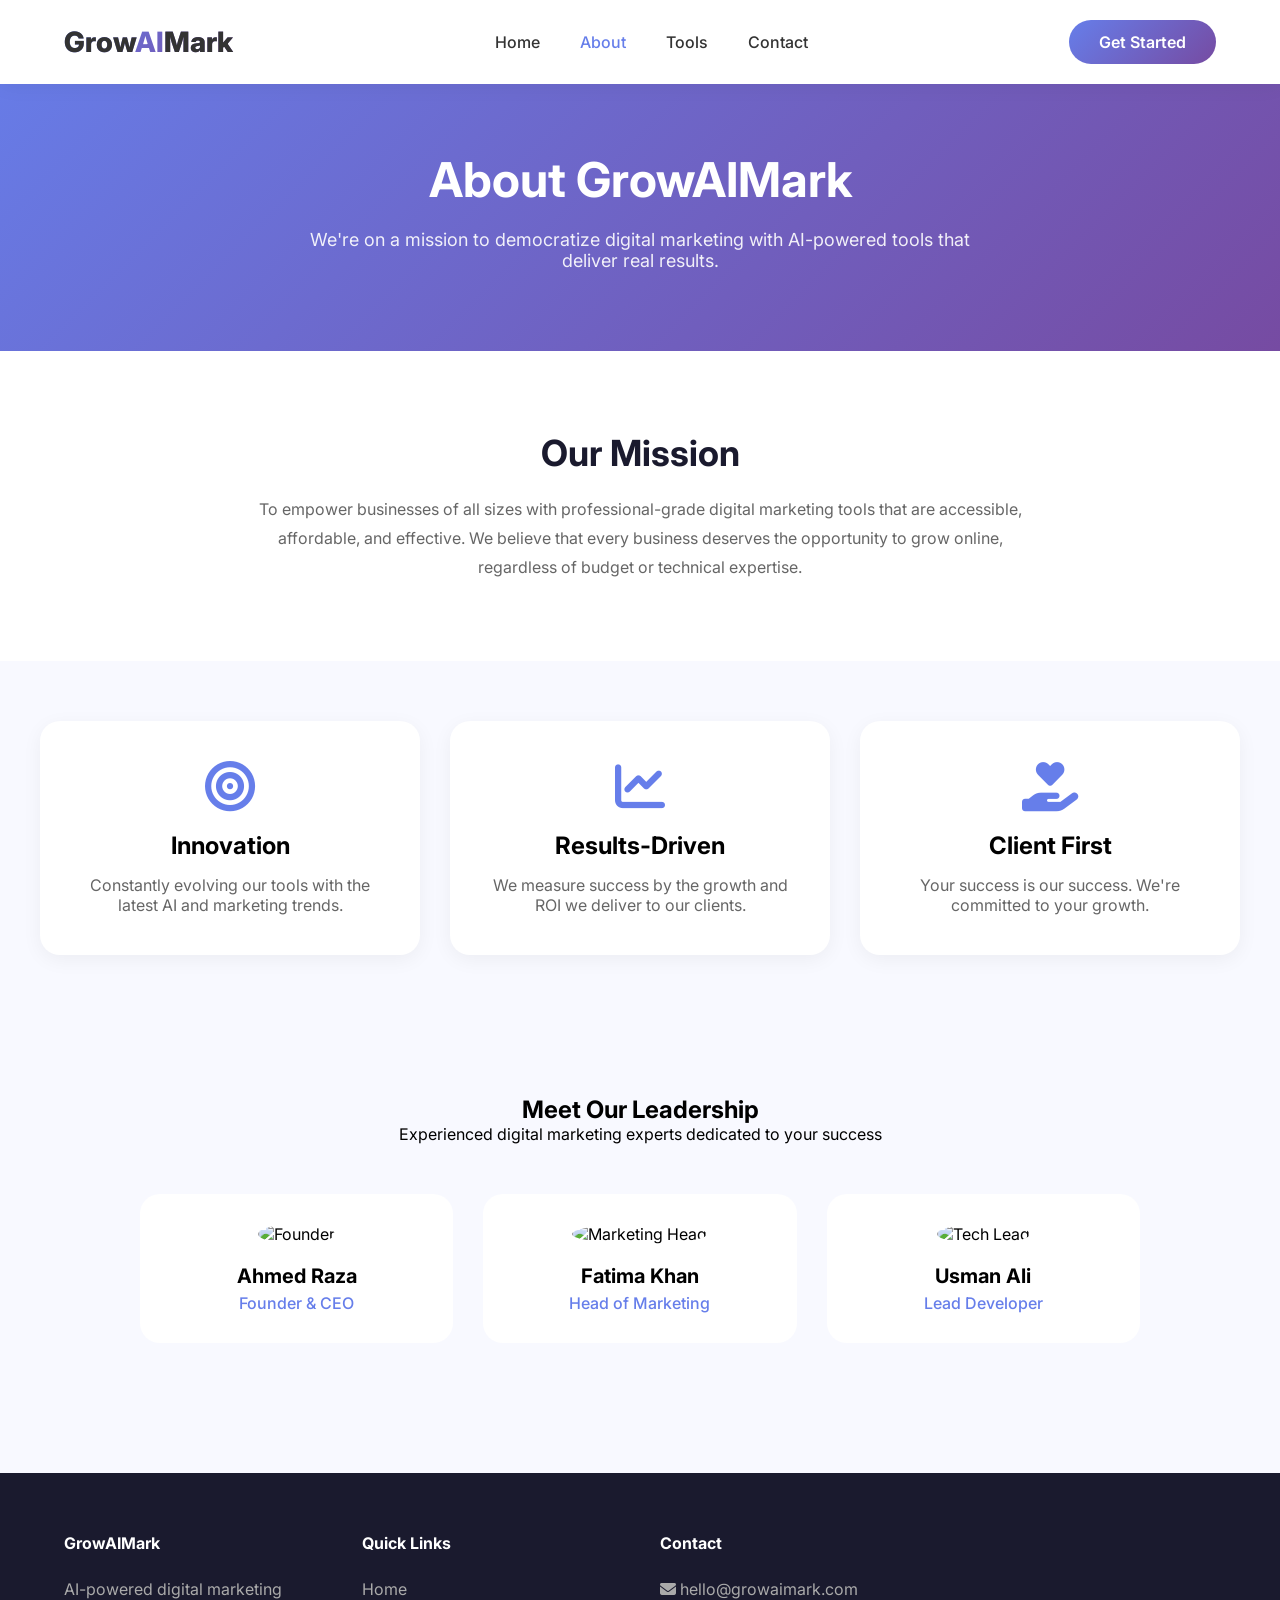
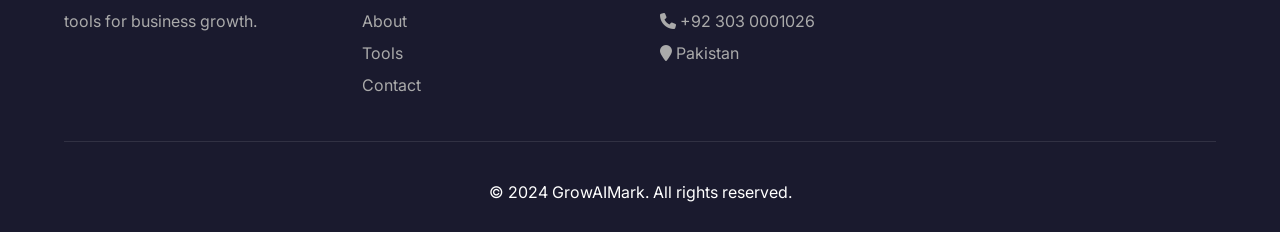
==== templates/about.html @ 316a6c45 "Added About page and updated hero image" ====
<!DOCTYPE html>
<html lang="en">
<head>
    <meta charset="UTF-8">
    <meta name="viewport" content="width=device-width, initial-scale=1.0">
    <title>About Us - GrowAIMark</title>
    <link rel="stylesheet" href="https://cdnjs.cloudflare.com/ajax/libs/font-awesome/6.4.0/css/all.min.css">
    <link href="https://fonts.googleapis.com/css2?family=Inter:wght@300;400;500;600;700;800&display=swap" rel="stylesheet">
    <style>
        * { margin: 0; padding: 0; box-sizing: border-box; }
        body { font-family: 'Inter', sans-serif; background: #f8f9ff; }

        .navbar {
            position: fixed;
            top: 0;
            width: 100%;
            padding: 20px 5%;
            display: flex;
            justify-content: space-between;
            align-items: center;
            background: white;
            z-index: 1000;
            box-shadow: 0 2px 20px rgba(0,0,0,0.05);
        }
        .logo {
            font-size: 28px;
            font-weight: 800;
            background: linear-gradient(135deg, #667eea, #764ba2);
            -webkit-background-clip: text;
            -webkit-text-fill-color: transparent;
            text-decoration: none;
        }
        .logo span { background: none; -webkit-text-fill-color: #333; }
        .nav-links { display: flex; gap: 40px; list-style: none; }
        .nav-links a { text-decoration: none; color: #333; font-weight: 500; }
        .nav-links a:hover, .nav-links a.active { color: #667eea; }
        .btn-primary {
            background: linear-gradient(135deg, #667eea, #764ba2);
            color: white;
            padding: 12px 30px;
            border-radius: 50px;
            text-decoration: none;
            font-weight: 600;
        }

        .about-hero {
            padding: 150px 5% 80px;
            background: linear-gradient(135deg, #667eea, #764ba2);
            color: white;
            text-align: center;
        }
        .about-hero h1 { font-size: 48px; margin-bottom: 20px; }
        .about-hero p { font-size: 18px; max-width: 700px; margin: 0 auto; opacity: 0.9; }

        .mission-section {
            padding: 80px 5%;
            text-align: center;
            background: white;
        }
        .mission-section h2 { font-size: 36px; color: #1a1a2e; margin-bottom: 20px; }
        .mission-section p { max-width: 800px; margin: 0 auto; color: #666; line-height: 1.8; }

        .values-grid {
            display: grid;
            grid-template-columns: repeat(3, 1fr);
            gap: 30px;
            max-width: 1200px;
            margin: 60px auto;
        }
        .value-card {
            text-align: center;
            padding: 40px;
            background: white;
            border-radius: 20px;
            box-shadow: 0 5px 20px rgba(0,0,0,0.05);
        }
        .value-card i { font-size: 50px; color: #667eea; margin-bottom: 20px; }
        .value-card h3 { font-size: 24px; margin-bottom: 15px; }
        .value-card p { color: #666; }

        .team-section {
            padding: 80px 5%;
            background: #f8f9ff;
            text-align: center;
        }
        .team-grid {
            display: grid;
            grid-template-columns: repeat(3, 1fr);
            gap: 30px;
            max-width: 1000px;
            margin: 50px auto;
        }
        .team-card {
            background: white;
            padding: 30px;
            border-radius: 20px;
            text-align: center;
        }
        .team-card img {
            width: 150px;
            height: 150px;
            border-radius: 50%;
            object-fit: cover;
            margin-bottom: 20px;
        }
        .team-card h3 { font-size: 20px; margin-bottom: 5px; }
        .team-card p { color: #667eea; font-weight: 500; }

        .footer {
            background: #1a1a2e;
            color: white;
            padding: 60px 5% 30px;
        }
        .footer-content {
            display: grid;
            grid-template-columns: repeat(4, 1fr);
            gap: 40px;
            max-width: 1200px;
            margin: 0 auto;
        }
        .footer-col h4 { margin-bottom: 20px; }
        .footer-col p, .footer-col a { color: #aaa; text-decoration: none; line-height: 2; display: block; }
        .social-links { display: flex; gap: 15px; margin-top: 20px; }
        .social-links a { width: 40px; height: 40px; background: rgba(255,255,255,0.1); border-radius: 50%; display: flex; align-items: center; justify-content: center; }
        .footer-bottom { text-align: center; padding-top: 40px; margin-top: 40px; border-top: 1px solid rgba(255,255,255,0.1); }

        @media (max-width: 768px) {
            .values-grid, .team-grid, .footer-content { grid-template-columns: 1fr; }
            .nav-links { display: none; }
            .about-hero h1 { font-size: 32px; }
        }
    </style>
</head>
<body>
    <nav class="navbar">
        <a href="/" class="logo"><span>Grow</span>AI<span>Mark</span></a>
        <ul class="nav-links">
            <li><a href="/">Home</a></li>
            <li><a href="/about" class="active">About</a></li>
            <li><a href="/#tools">Tools</a></li>
            <li><a href="/#contact">Contact</a></li>
        </ul>
        <a href="/#contact" class="btn-primary">Get Started</a>
    </nav>

    <section class="about-hero">
        <h1>About GrowAIMark</h1>
        <p>We're on a mission to democratize digital marketing with AI-powered tools that deliver real results.</p>
    </section>

    <section class="mission-section">
        <h2>Our Mission</h2>
        <p>To empower businesses of all sizes with professional-grade digital marketing tools that are accessible, affordable, and effective. We believe that every business deserves the opportunity to grow online, regardless of budget or technical expertise.</p>
    </section>

    <div class="values-grid">
        <div class="value-card">
            <i class="fas fa-bullseye"></i>
            <h3>Innovation</h3>
            <p>Constantly evolving our tools with the latest AI and marketing trends.</p>
        </div>
        <div class="value-card">
            <i class="fas fa-chart-line"></i>
            <h3>Results-Driven</h3>
            <p>We measure success by the growth and ROI we deliver to our clients.</p>
        </div>
        <div class="value-card">
            <i class="fas fa-hand-holding-heart"></i>
            <h3>Client First</h3>
            <p>Your success is our success. We're committed to your growth.</p>
        </div>
    </div>

    <section class="team-section">
        <h2>Meet Our Leadership</h2>
        <p>Experienced digital marketing experts dedicated to your success</p>
        <div class="team-grid">
            <div class="team-card">
                <img src="https://randomuser.me/api/portraits/men/32.jpg" alt="Founder">
                <h3>Ahmed Raza</h3>
                <p>Founder & CEO</p>
            </div>
            <div class="team-card">
                <img src="https://randomuser.me/api/portraits/women/68.jpg" alt="Marketing Head">
                <h3>Fatima Khan</h3>
                <p>Head of Marketing</p>
            </div>
            <div class="team-card">
                <img src="https://randomuser.me/api/portraits/men/45.jpg" alt="Tech Lead">
                <h3>Usman Ali</h3>
                <p>Lead Developer</p>
            </div>
        </div>
    </section>

    <footer class="footer">
        <div class="footer-content">
            <div class="footer-col">
                <h4>GrowAIMark</h4>
                <p>AI-powered digital marketing tools for business growth.</p>
            </div>
            <div class="footer-col">
                <h4>Quick Links</h4>
                <a href="/">Home</a>
                <a href="/about">About</a>
                <a href="/#tools">Tools</a>
                <a href="/#contact">Contact</a>
            </div>
            <div class="footer-col">
                <h4>Contact</h4>
                <p><i class="fas fa-envelope"></i> hello@growaimark.com</p>
                <p><i class="fas fa-phone"></i> +92 303 0001026</p>
                <p><i class="fas fa-map-marker"></i> Pakistan</p>
            </div>
        </div>
        <div class="footer-bottom">
            <p>&copy; 2024 GrowAIMark. All rights reserved.</p>
        </div>
    </footer>
</body>
</html>
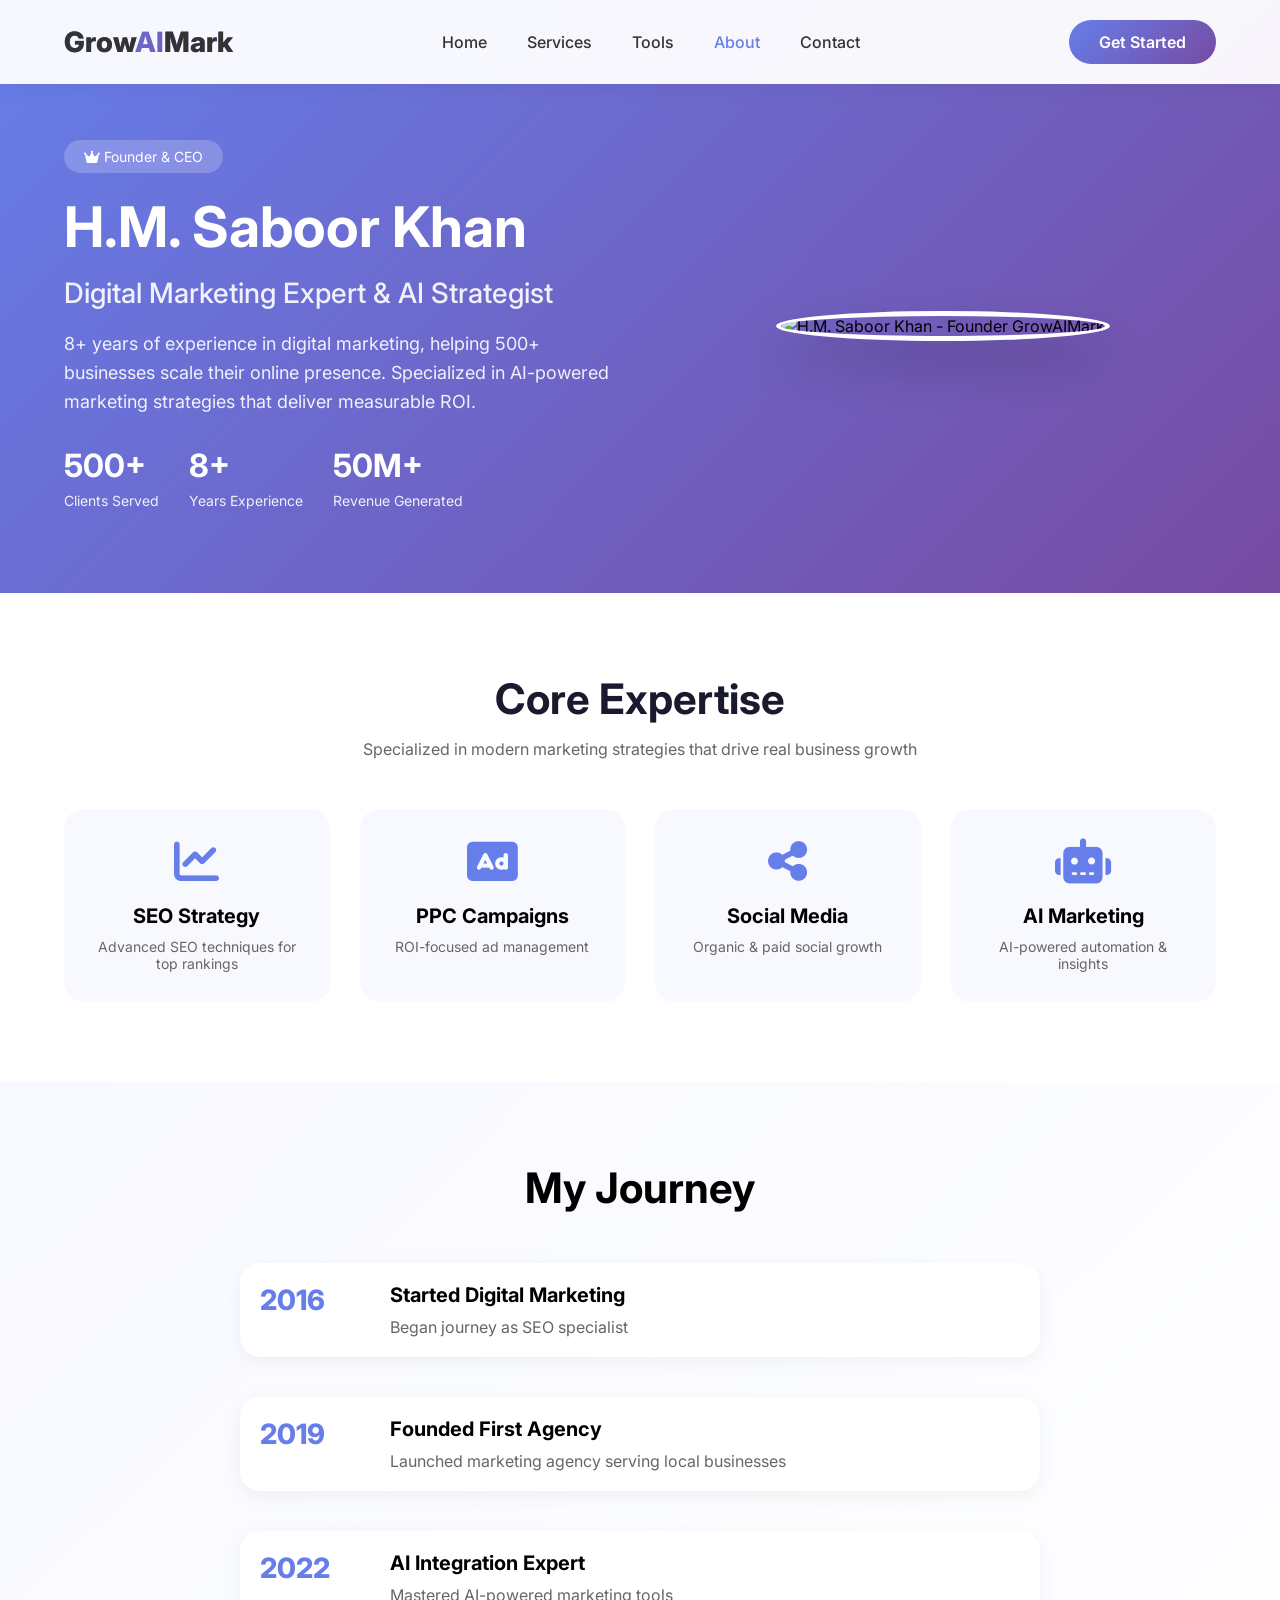
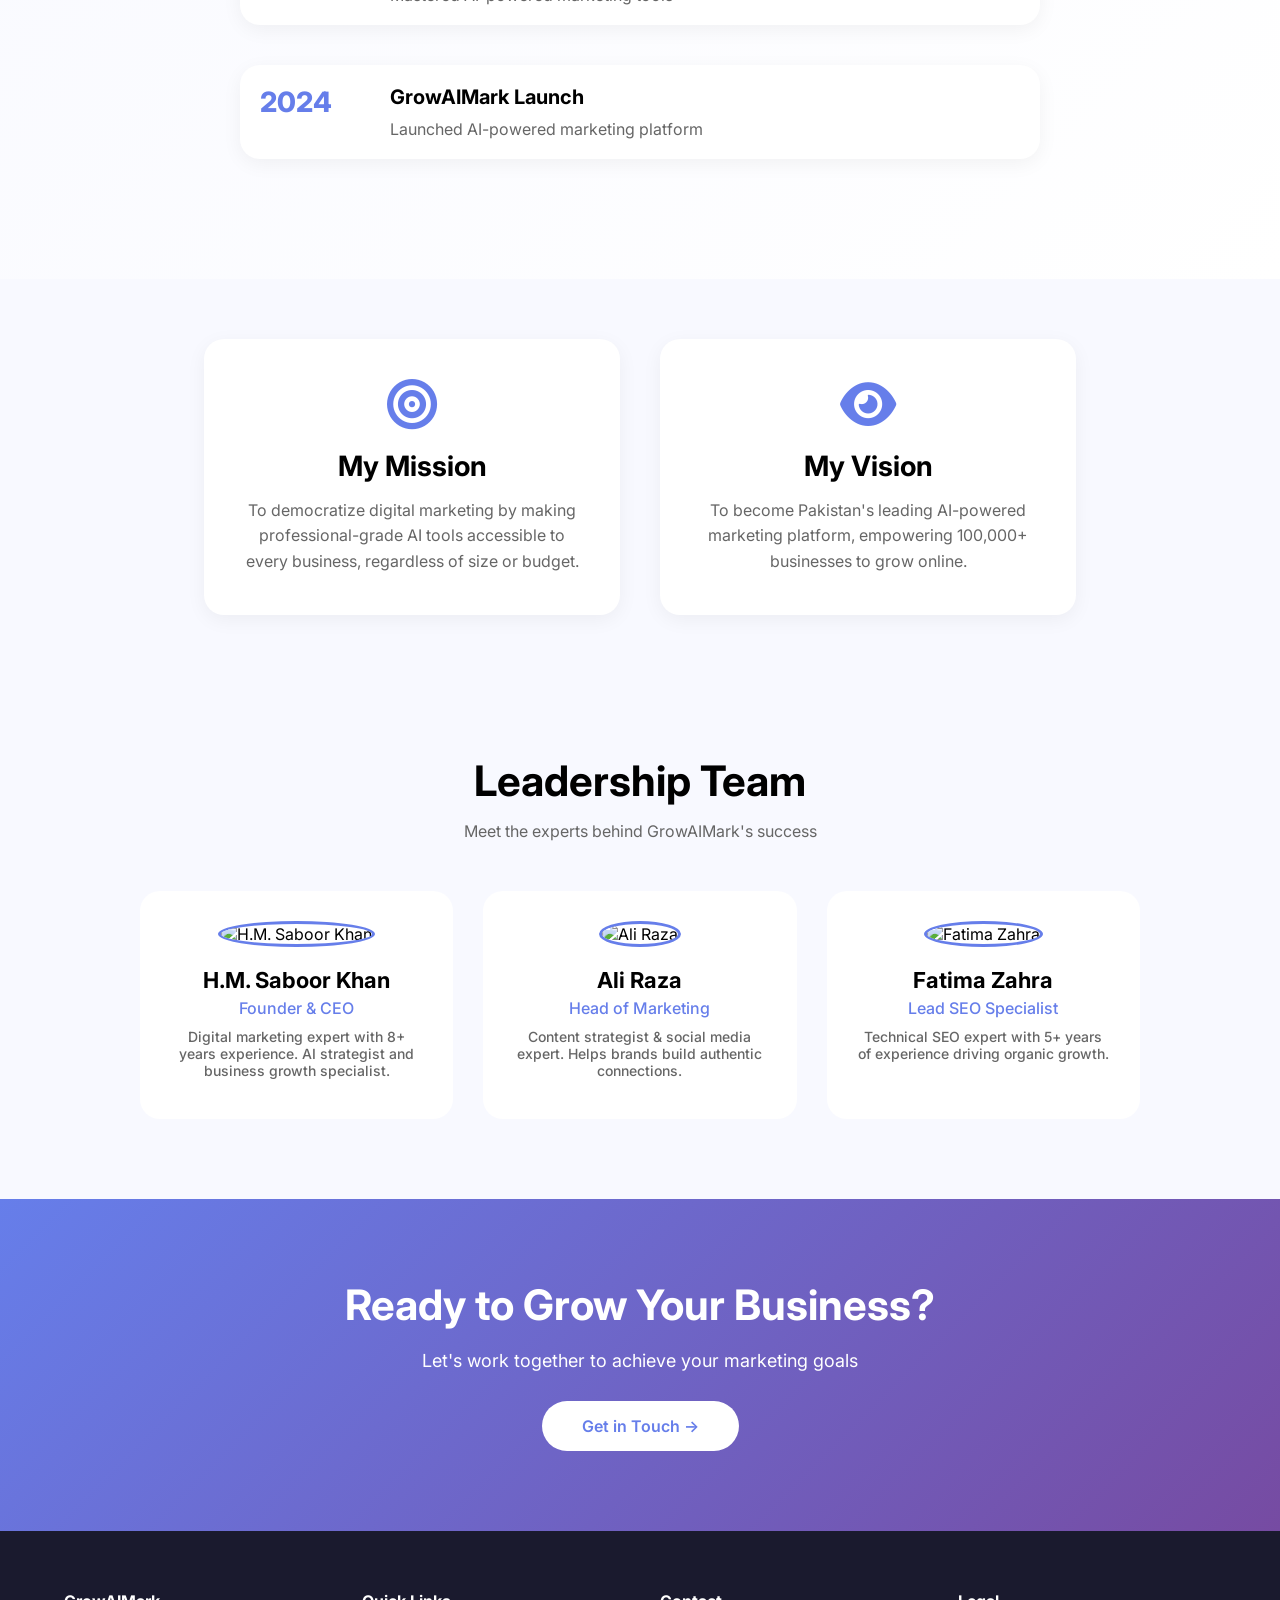
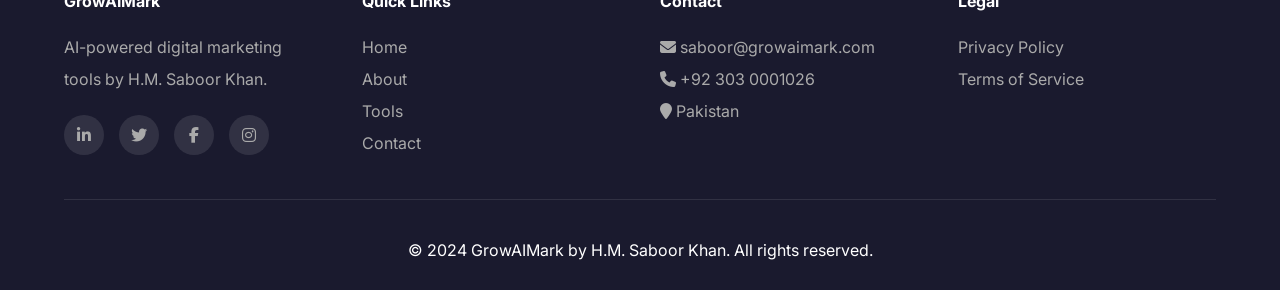
==== commit 20db5534: "Professional About page with H.M. Saboor Khan as Founder" ====
--- a/templates/about.html
+++ b/templates/about.html
@@ -3,13 +3,17 @@
 <head>
     <meta charset="UTF-8">
     <meta name="viewport" content="width=device-width, initial-scale=1.0">
-    <title>About Us - GrowAIMark</title>
+    <title>About H.M. Saboor Khan - GrowAIMark | Digital Marketing Expert</title>
+    <meta name="description" content="H.M. Saboor Khan - Digital Marketing Expert & Founder of GrowAIMark. Helping businesses grow with AI-powered marketing strategies.">
+
     <link rel="stylesheet" href="https://cdnjs.cloudflare.com/ajax/libs/font-awesome/6.4.0/css/all.min.css">
     <link href="https://fonts.googleapis.com/css2?family=Inter:wght@300;400;500;600;700;800&display=swap" rel="stylesheet">
+
     <style>
         * { margin: 0; padding: 0; box-sizing: border-box; }
-        body { font-family: 'Inter', sans-serif; background: #f8f9ff; }
-
+        body { font-family: 'Inter', sans-serif; background: #f8f9ff; overflow-x: hidden; }
+
+        /* Navigation */
         .navbar {
             position: fixed;
             top: 0;
@@ -18,7 +22,8 @@
             display: flex;
             justify-content: space-between;
             align-items: center;
-            background: white;
+            background: rgba(255,255,255,0.95);
+            backdrop-filter: blur(10px);
             z-index: 1000;
             box-shadow: 0 2px 20px rgba(0,0,0,0.05);
         }
@@ -32,7 +37,7 @@
         }
         .logo span { background: none; -webkit-text-fill-color: #333; }
         .nav-links { display: flex; gap: 40px; list-style: none; }
-        .nav-links a { text-decoration: none; color: #333; font-weight: 500; }
+        .nav-links a { text-decoration: none; color: #333; font-weight: 500; transition: 0.3s; }
         .nav-links a:hover, .nav-links a.active { color: #667eea; }
         .btn-primary {
             background: linear-gradient(135deg, #667eea, #764ba2);
@@ -41,60 +46,244 @@
             border-radius: 50px;
             text-decoration: none;
             font-weight: 600;
-        }
-
-        .about-hero {
-            padding: 150px 5% 80px;
+            transition: 0.3s;
+        }
+        .btn-primary:hover { transform: translateY(-2px); box-shadow: 0 10px 25px rgba(102,126,234,0.3); }
+
+        /* Hero Section with Founder */
+        .founder-hero {
+            padding: 140px 5% 80px;
             background: linear-gradient(135deg, #667eea, #764ba2);
+            position: relative;
+            overflow: hidden;
+        }
+        .founder-hero::before {
+            content: '';
+            position: absolute;
+            top: -50%;
+            right: -50%;
+            width: 200%;
+            height: 200%;
+            background: radial-gradient(circle, rgba(255,255,255,0.1) 1%, transparent 1%);
+            background-size: 50px 50px;
+            animation: moveBg 30s linear infinite;
+        }
+        @keyframes moveBg {
+            0% { transform: translate(0, 0); }
+            100% { transform: translate(50px, 50px); }
+        }
+        .founder-container {
+            display: flex;
+            align-items: center;
+            justify-content: space-between;
+            gap: 60px;
+            max-width: 1200px;
+            margin: 0 auto;
+            position: relative;
+            z-index: 1;
+        }
+        .founder-info {
+            flex: 1;
             color: white;
-            text-align: center;
-        }
-        .about-hero h1 { font-size: 48px; margin-bottom: 20px; }
-        .about-hero p { font-size: 18px; max-width: 700px; margin: 0 auto; opacity: 0.9; }
-
-        .mission-section {
+        }
+        .founder-badge {
+            display: inline-block;
+            background: rgba(255,255,255,0.2);
+            padding: 8px 20px;
+            border-radius: 50px;
+            font-size: 14px;
+            margin-bottom: 20px;
+        }
+        .founder-info h1 {
+            font-size: 56px;
+            margin-bottom: 15px;
+        }
+        .founder-info h2 {
+            font-size: 28px;
+            font-weight: 500;
+            margin-bottom: 20px;
+            opacity: 0.9;
+        }
+        .founder-info p {
+            font-size: 18px;
+            line-height: 1.6;
+            margin-bottom: 30px;
+            opacity: 0.9;
+        }
+        .founder-stats {
+            display: flex;
+            gap: 30px;
+            margin-top: 30px;
+        }
+        .founder-stats .stat h3 {
+            font-size: 32px;
+            margin-bottom: 5px;
+        }
+        .founder-stats .stat p {
+            font-size: 14px;
+            margin: 0;
+        }
+        .founder-image {
+            flex: 1;
+            text-align: center;
+        }
+        .founder-image img {
+            width: 320px;
+            height: 320px;
+            border-radius: 50%;
+            object-fit: cover;
+            border: 5px solid white;
+            box-shadow: 0 25px 50px rgba(0,0,0,0.2);
+            transition: 0.3s;
+        }
+        .founder-image img:hover {
+            transform: scale(1.02);
+        }
+
+        /* Expertise Section */
+        .expertise {
             padding: 80px 5%;
-            text-align: center;
             background: white;
-        }
-        .mission-section h2 { font-size: 36px; color: #1a1a2e; margin-bottom: 20px; }
-        .mission-section p { max-width: 800px; margin: 0 auto; color: #666; line-height: 1.8; }
-
-        .values-grid {
+            text-align: center;
+        }
+        .expertise h2 {
+            font-size: 42px;
+            color: #1a1a2e;
+            margin-bottom: 15px;
+        }
+        .expertise > p {
+            color: #666;
+            max-width: 700px;
+            margin: 0 auto 50px;
+        }
+        .expertise-grid {
             display: grid;
-            grid-template-columns: repeat(3, 1fr);
+            grid-template-columns: repeat(4, 1fr);
             gap: 30px;
             max-width: 1200px;
-            margin: 60px auto;
-        }
-        .value-card {
-            text-align: center;
-            padding: 40px;
+            margin: 0 auto;
+        }
+        .expertise-card {
+            background: #f8f9ff;
+            padding: 30px;
+            border-radius: 20px;
+            transition: 0.3s;
+        }
+        .expertise-card:hover {
+            transform: translateY(-5px);
+            box-shadow: 0 15px 35px rgba(102,126,234,0.1);
+        }
+        .expertise-card i {
+            font-size: 45px;
+            color: #667eea;
+            margin-bottom: 20px;
+        }
+        .expertise-card h3 {
+            font-size: 20px;
+            margin-bottom: 10px;
+        }
+        .expertise-card p {
+            color: #666;
+            font-size: 14px;
+        }
+
+        /* Journey Section */
+        .journey {
+            padding: 80px 5%;
+            background: linear-gradient(135deg, #f8f9ff, #fff);
+        }
+        .journey h2 {
+            text-align: center;
+            font-size: 42px;
+            margin-bottom: 50px;
+        }
+        .timeline {
+            max-width: 800px;
+            margin: 0 auto;
+        }
+        .timeline-item {
+            display: flex;
+            gap: 30px;
+            margin-bottom: 40px;
+            padding: 20px;
             background: white;
             border-radius: 20px;
             box-shadow: 0 5px 20px rgba(0,0,0,0.05);
         }
-        .value-card i { font-size: 50px; color: #667eea; margin-bottom: 20px; }
-        .value-card h3 { font-size: 24px; margin-bottom: 15px; }
-        .value-card p { color: #666; }
-
+        .timeline-year {
+            font-size: 28px;
+            font-weight: 800;
+            color: #667eea;
+            min-width: 100px;
+        }
+        .timeline-content h3 {
+            font-size: 20px;
+            margin-bottom: 10px;
+        }
+        .timeline-content p {
+            color: #666;
+        }
+
+        /* Mission & Vision */
+        .mission-vision {
+            display: grid;
+            grid-template-columns: repeat(2, 1fr);
+            gap: 40px;
+            max-width: 1000px;
+            margin: 60px auto;
+            padding: 0 5%;
+        }
+        .mv-card {
+            background: white;
+            padding: 40px;
+            border-radius: 20px;
+            text-align: center;
+            box-shadow: 0 5px 20px rgba(0,0,0,0.05);
+        }
+        .mv-card i {
+            font-size: 50px;
+            color: #667eea;
+            margin-bottom: 20px;
+        }
+        .mv-card h3 {
+            font-size: 28px;
+            margin-bottom: 15px;
+        }
+        .mv-card p {
+            color: #666;
+            line-height: 1.6;
+        }
+
+        /* Team Section */
         .team-section {
             padding: 80px 5%;
             background: #f8f9ff;
             text-align: center;
+        }
+        .team-section h2 {
+            font-size: 42px;
+            margin-bottom: 15px;
+        }
+        .team-section > p {
+            color: #666;
+            margin-bottom: 50px;
         }
         .team-grid {
             display: grid;
             grid-template-columns: repeat(3, 1fr);
             gap: 30px;
             max-width: 1000px;
-            margin: 50px auto;
+            margin: 0 auto;
         }
         .team-card {
             background: white;
             padding: 30px;
             border-radius: 20px;
-            text-align: center;
+            transition: 0.3s;
+        }
+        .team-card:hover {
+            transform: translateY(-5px);
+            box-shadow: 0 15px 35px rgba(0,0,0,0.1);
         }
         .team-card img {
             width: 150px;
@@ -102,10 +291,48 @@
             border-radius: 50%;
             object-fit: cover;
             margin-bottom: 20px;
-        }
-        .team-card h3 { font-size: 20px; margin-bottom: 5px; }
-        .team-card p { color: #667eea; font-weight: 500; }
-
+            border: 3px solid #667eea;
+        }
+        .team-card h3 {
+            font-size: 22px;
+            margin-bottom: 5px;
+        }
+        .team-card p {
+            color: #667eea;
+            font-weight: 500;
+            margin-bottom: 10px;
+        }
+        .team-card .bio {
+            color: #666;
+            font-size: 14px;
+        }
+
+        /* CTA */
+        .cta-section {
+            padding: 80px 5%;
+            background: linear-gradient(135deg, #667eea, #764ba2);
+            text-align: center;
+            color: white;
+        }
+        .cta-section h2 {
+            font-size: 42px;
+            margin-bottom: 20px;
+        }
+        .cta-section p {
+            margin-bottom: 30px;
+            font-size: 18px;
+        }
+        .cta-section .btn-white {
+            background: white;
+            color: #667eea;
+            padding: 15px 40px;
+            border-radius: 50px;
+            text-decoration: none;
+            font-weight: 600;
+            display: inline-block;
+        }
+
+        /* Footer */
         .footer {
             background: #1a1a2e;
             color: white;
@@ -120,15 +347,22 @@
         }
         .footer-col h4 { margin-bottom: 20px; }
         .footer-col p, .footer-col a { color: #aaa; text-decoration: none; line-height: 2; display: block; }
+        .footer-col a:hover { color: #667eea; }
         .social-links { display: flex; gap: 15px; margin-top: 20px; }
-        .social-links a { width: 40px; height: 40px; background: rgba(255,255,255,0.1); border-radius: 50%; display: flex; align-items: center; justify-content: center; }
+        .social-links a { width: 40px; height: 40px; background: rgba(255,255,255,0.1); border-radius: 50%; display: flex; align-items: center; justify-content: center; transition: 0.3s; }
+        .social-links a:hover { background: #667eea; transform: translateY(-3px); }
         .footer-bottom { text-align: center; padding-top: 40px; margin-top: 40px; border-top: 1px solid rgba(255,255,255,0.1); }
 
-        @media (max-width: 768px) {
-            .values-grid, .team-grid, .footer-content { grid-template-columns: 1fr; }
+        @media (max-width: 968px) {
+            .founder-container { flex-direction: column; text-align: center; }
+            .founder-stats { justify-content: center; }
+            .expertise-grid, .team-grid, .mission-vision, .footer-content { grid-template-columns: 1fr; }
             .nav-links { display: none; }
-            .about-hero h1 { font-size: 32px; }
-        }
+            .founder-info h1 { font-size: 40px; }
+            .timeline-item { flex-direction: column; text-align: center; }
+        }
+        .mobile-menu { display: none; font-size: 24px; cursor: pointer; }
+        @media (max-width: 768px) { .mobile-menu { display: block; } }
     </style>
 </head>
 <body>
@@ -136,86 +370,96 @@
         <a href="/" class="logo"><span>Grow</span>AI<span>Mark</span></a>
         <ul class="nav-links">
             <li><a href="/">Home</a></li>
+            <li><a href="/#services">Services</a></li>
+            <li><a href="/#tools">Tools</a></li>
             <li><a href="/about" class="active">About</a></li>
-            <li><a href="/#tools">Tools</a></li>
             <li><a href="/#contact">Contact</a></li>
         </ul>
         <a href="/#contact" class="btn-primary">Get Started</a>
+        <div class="mobile-menu"><i class="fas fa-bars"></i></div>
     </nav>
 
-    <section class="about-hero">
-        <h1>About GrowAIMark</h1>
-        <p>We're on a mission to democratize digital marketing with AI-powered tools that deliver real results.</p>
-    </section>
-
-    <section class="mission-section">
-        <h2>Our Mission</h2>
-        <p>To empower businesses of all sizes with professional-grade digital marketing tools that are accessible, affordable, and effective. We believe that every business deserves the opportunity to grow online, regardless of budget or technical expertise.</p>
-    </section>
-
-    <div class="values-grid">
-        <div class="value-card">
-            <i class="fas fa-bullseye"></i>
-            <h3>Innovation</h3>
-            <p>Constantly evolving our tools with the latest AI and marketing trends.</p>
-        </div>
-        <div class="value-card">
-            <i class="fas fa-chart-line"></i>
-            <h3>Results-Driven</h3>
-            <p>We measure success by the growth and ROI we deliver to our clients.</p>
-        </div>
-        <div class="value-card">
-            <i class="fas fa-hand-holding-heart"></i>
-            <h3>Client First</h3>
-            <p>Your success is our success. We're committed to your growth.</p>
-        </div>
-    </div>
-
-    <section class="team-section">
-        <h2>Meet Our Leadership</h2>
-        <p>Experienced digital marketing experts dedicated to your success</p>
-        <div class="team-grid">
-            <div class="team-card">
-                <img src="https://randomuser.me/api/portraits/men/32.jpg" alt="Founder">
-                <h3>Ahmed Raza</h3>
-                <p>Founder & CEO</p>
+    <!-- Founder Hero Section -->
+    <section class="founder-hero">
+        <div class="founder-container">
+            <div class="founder-info">
+                <span class="founder-badge"><i class="fas fa-crown"></i> Founder & CEO</span>
+                <h1>H.M. Saboor Khan</h1>
+                <h2>Digital Marketing Expert & AI Strategist</h2>
+                <p>8+ years of experience in digital marketing, helping 500+ businesses scale their online presence. Specialized in AI-powered marketing strategies that deliver measurable ROI.</p>
+                <div class="founder-stats">
+                    <div class="stat"><h3>500+</h3><p>Clients Served</p></div>
+                    <div class="stat"><h3>8+</h3><p>Years Experience</p></div>
+                    <div class="stat"><h3>50M+</h3><p>Revenue Generated</p></div>
+                </div>
             </div>
-            <div class="team-card">
-                <img src="https://randomuser.me/api/portraits/women/68.jpg" alt="Marketing Head">
-                <h3>Fatima Khan</h3>
-                <p>Head of Marketing</p>
-            </div>
-            <div class="team-card">
-                <img src="https://randomuser.me/api/portraits/men/45.jpg" alt="Tech Lead">
-                <h3>Usman Ali</h3>
-                <p>Lead Developer</p>
+            <div class="founder-image">
+                <img src="https://ui-avatars.com/api/?background=667eea&color=fff&bold=true&size=320&name=H.M.+Saboor+Khan" alt="H.M. Saboor Khan - Founder GrowAIMark">
             </div>
         </div>
     </section>
 
+    <!-- Expertise Section -->
+    <section class="expertise">
+        <h2>Core Expertise</h2>
+        <p>Specialized in modern marketing strategies that drive real business growth</p>
+        <div class="expertise-grid">
+            <div class="expertise-card"><i class="fas fa-chart-line"></i><h3>SEO Strategy</h3><p>Advanced SEO techniques for top rankings</p></div>
+            <div class="expertise-card"><i class="fas fa-ad"></i><h3>PPC Campaigns</h3><p>ROI-focused ad management</p></div>
+            <div class="expertise-card"><i class="fas fa-share-alt"></i><h3>Social Media</h3><p>Organic & paid social growth</p></div>
+            <div class="expertise-card"><i class="fas fa-robot"></i><h3>AI Marketing</h3><p>AI-powered automation & insights</p></div>
+        </div>
+    </section>
+
+    <!-- Journey Section -->
+    <section class="journey">
+        <h2>My Journey</h2>
+        <div class="timeline">
+            <div class="timeline-item"><div class="timeline-year">2016</div><div class="timeline-content"><h3>Started Digital Marketing</h3><p>Began journey as SEO specialist</p></div></div>
+            <div class="timeline-item"><div class="timeline-year">2019</div><div class="timeline-content"><h3>Founded First Agency</h3><p>Launched marketing agency serving local businesses</p></div></div>
+            <div class="timeline-item"><div class="timeline-year">2022</div><div class="timeline-content"><h3>AI Integration Expert</h3><p>Mastered AI-powered marketing tools</p></div></div>
+            <div class="timeline-item"><div class="timeline-year">2024</div><div class="timeline-content"><h3>GrowAIMark Launch</h3><p>Launched AI-powered marketing platform</p></div></div>
+        </div>
+    </section>
+
+    <!-- Mission & Vision -->
+    <div class="mission-vision">
+        <div class="mv-card"><i class="fas fa-bullseye"></i><h3>My Mission</h3><p>To democratize digital marketing by making professional-grade AI tools accessible to every business, regardless of size or budget.</p></div>
+        <div class="mv-card"><i class="fas fa-eye"></i><h3>My Vision</h3><p>To become Pakistan's leading AI-powered marketing platform, empowering 100,000+ businesses to grow online.</p></div>
+    </div>
+
+    <!-- Team Section -->
+    <section class="team-section">
+        <h2>Leadership Team</h2>
+        <p>Meet the experts behind GrowAIMark's success</p>
+        <div class="team-grid">
+            <div class="team-card"><img src="https://ui-avatars.com/api/?background=667eea&color=fff&bold=true&size=150&name=H.M.+Saboor+Khan" alt="H.M. Saboor Khan"><h3>H.M. Saboor Khan</h3><p>Founder & CEO</p><p class="bio">Digital marketing expert with 8+ years experience. AI strategist and business growth specialist.</p></div>
+            <div class="team-card"><img src="https://ui-avatars.com/api/?background=764ba2&color=fff&bold=true&size=150&name=Ali+Raza" alt="Ali Raza"><h3>Ali Raza</h3><p>Head of Marketing</p><p class="bio">Content strategist & social media expert. Helps brands build authentic connections.</p></div>
+            <div class="team-card"><img src="https://ui-avatars.com/api/?background=667eea&color=fff&bold=true&size=150&name=Fatima+Zahra" alt="Fatima Zahra"><h3>Fatima Zahra</h3><p>Lead SEO Specialist</p><p class="bio">Technical SEO expert with 5+ years of experience driving organic growth.</p></div>
+        </div>
+    </section>
+
+    <!-- CTA -->
+    <section class="cta-section">
+        <h2>Ready to Grow Your Business?</h2>
+        <p>Let's work together to achieve your marketing goals</p>
+        <a href="/#contact" class="btn-white">Get in Touch →</a>
+    </section>
+
     <footer class="footer">
         <div class="footer-content">
-            <div class="footer-col">
-                <h4>GrowAIMark</h4>
-                <p>AI-powered digital marketing tools for business growth.</p>
-            </div>
-            <div class="footer-col">
-                <h4>Quick Links</h4>
-                <a href="/">Home</a>
-                <a href="/about">About</a>
-                <a href="/#tools">Tools</a>
-                <a href="/#contact">Contact</a>
-            </div>
-            <div class="footer-col">
-                <h4>Contact</h4>
-                <p><i class="fas fa-envelope"></i> hello@growaimark.com</p>
-                <p><i class="fas fa-phone"></i> +92 303 0001026</p>
-                <p><i class="fas fa-map-marker"></i> Pakistan</p>
-            </div>
+            <div class="footer-col"><h4>GrowAIMark</h4><p>AI-powered digital marketing tools by H.M. Saboor Khan.</p><div class="social-links"><a href="#"><i class="fab fa-linkedin-in"></i></a><a href="#"><i class="fab fa-twitter"></i></a><a href="#"><i class="fab fa-facebook-f"></i></a><a href="#"><i class="fab fa-instagram"></i></a></div></div>
+            <div class="footer-col"><h4>Quick Links</h4><a href="/">Home</a><a href="/about">About</a><a href="/#tools">Tools</a><a href="/#contact">Contact</a></div>
+            <div class="footer-col"><h4>Contact</h4><p><i class="fas fa-envelope"></i> saboor@growaimark.com</p><p><i class="fas fa-phone"></i> +92 303 0001026</p><p><i class="fas fa-map-marker"></i> Pakistan</p></div>
+            <div class="footer-col"><h4>Legal</h4><a href="#">Privacy Policy</a><a href="#">Terms of Service</a></div>
         </div>
-        <div class="footer-bottom">
-            <p>&copy; 2024 GrowAIMark. All rights reserved.</p>
-        </div>
+        <div class="footer-bottom"><p>&copy; 2024 GrowAIMark by H.M. Saboor Khan. All rights reserved.</p></div>
     </footer>
+
+    <script>
+        const mobileBtn = document.querySelector('.mobile-menu');
+        const navLinks = document.querySelector('.nav-links');
+        if(mobileBtn){ mobileBtn.addEventListener('click', () => { navLinks.classList.toggle('show'); }); }
+    </script>
 </body>
 </html>
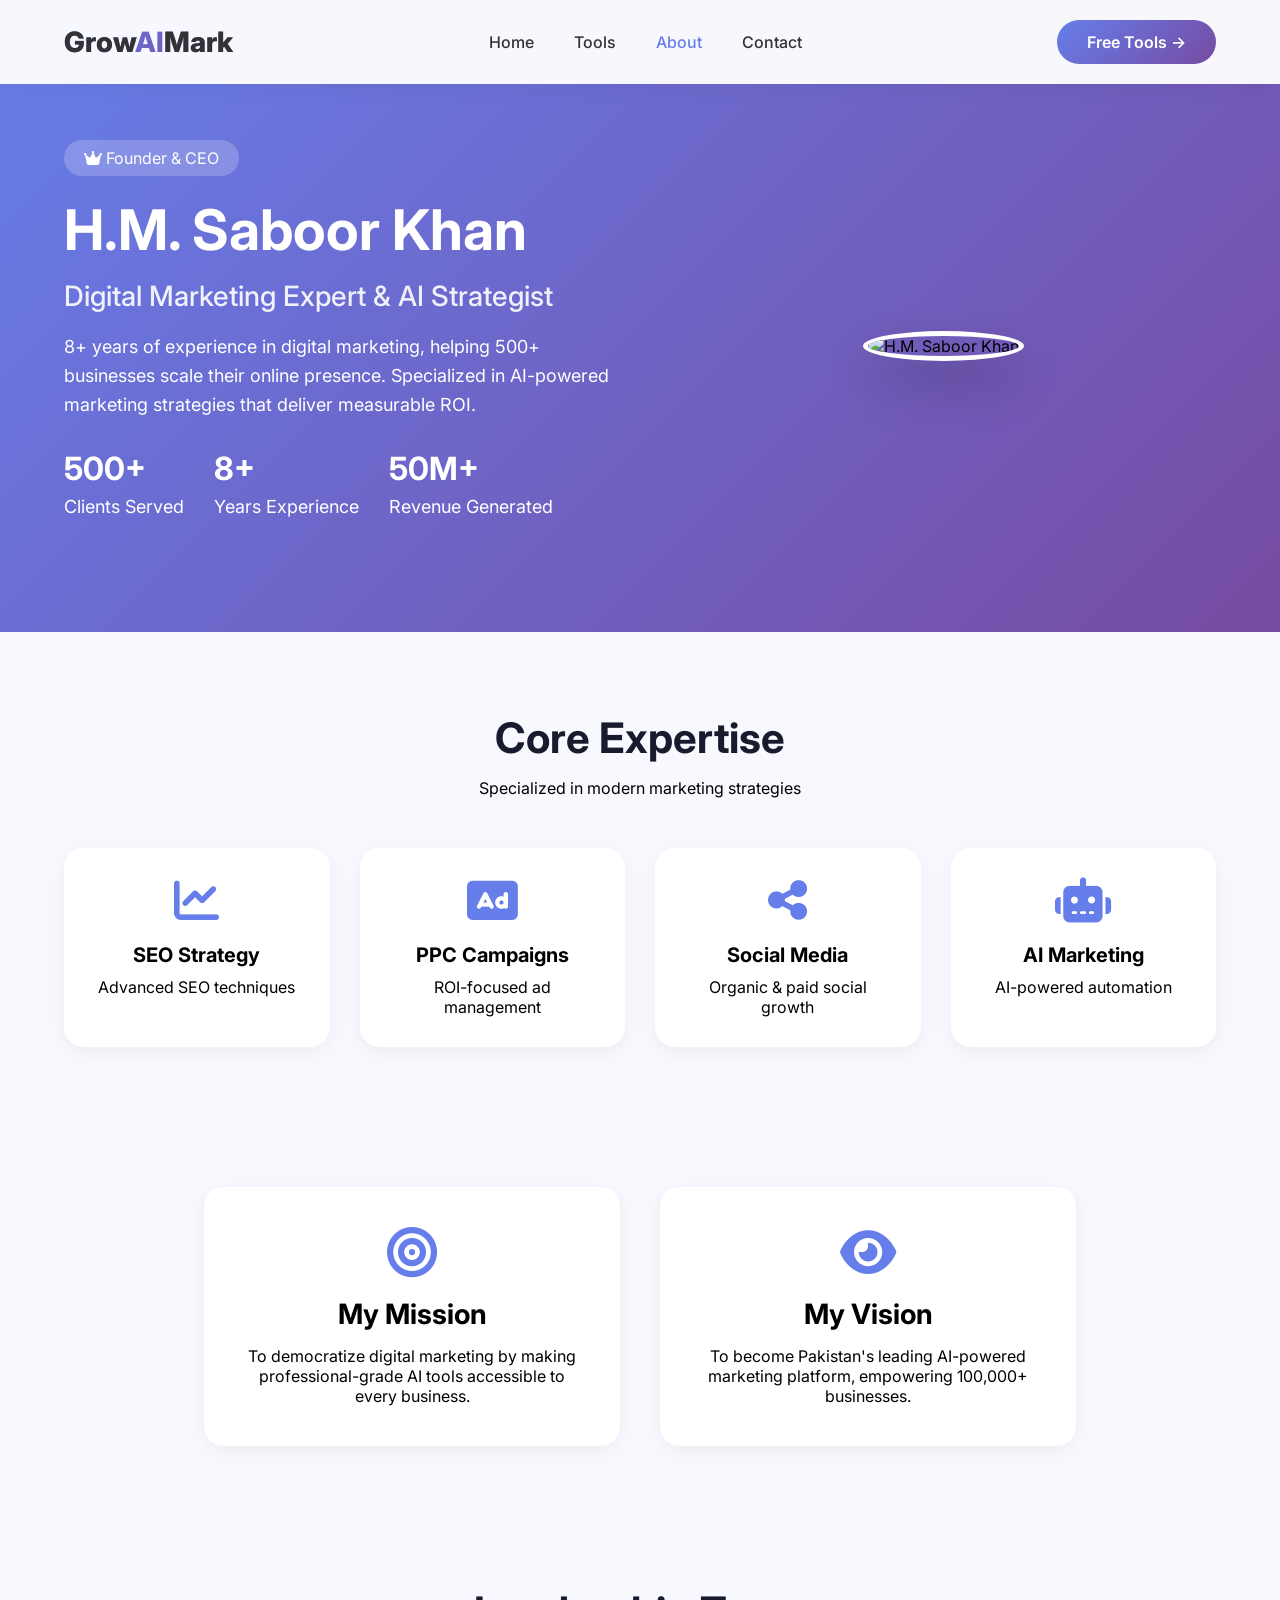
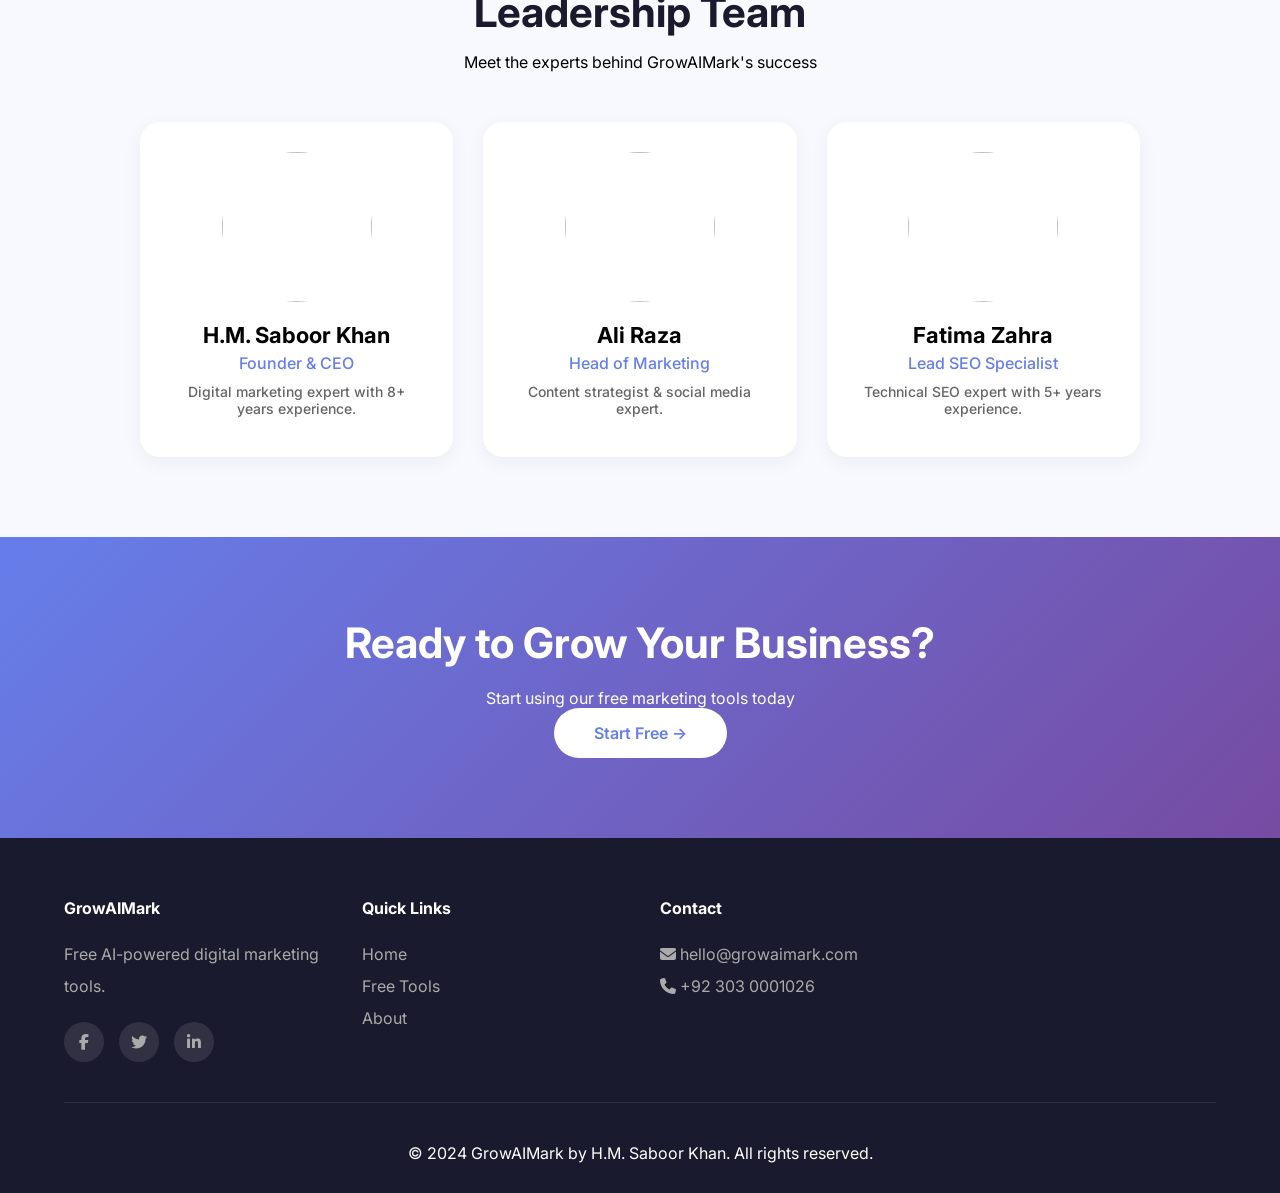
==== commit 41dbc13f: "Complete website with 4 free tools - Final Version" ====
--- a/templates/about.html
+++ b/templates/about.html
@@ -3,354 +3,65 @@
 <head>
     <meta charset="UTF-8">
     <meta name="viewport" content="width=device-width, initial-scale=1.0">
-    <title>About H.M. Saboor Khan - GrowAIMark | Digital Marketing Expert</title>
-    <meta name="description" content="H.M. Saboor Khan - Digital Marketing Expert & Founder of GrowAIMark. Helping businesses grow with AI-powered marketing strategies.">
-
+    <title>About H.M. Saboor Khan - GrowAIMark</title>
     <link rel="stylesheet" href="https://cdnjs.cloudflare.com/ajax/libs/font-awesome/6.4.0/css/all.min.css">
     <link href="https://fonts.googleapis.com/css2?family=Inter:wght@300;400;500;600;700;800&display=swap" rel="stylesheet">
-
     <style>
         * { margin: 0; padding: 0; box-sizing: border-box; }
-        body { font-family: 'Inter', sans-serif; background: #f8f9ff; overflow-x: hidden; }
+        body { font-family: 'Inter', sans-serif; background: #f8f9ff; }
 
-        /* Navigation */
         .navbar {
-            position: fixed;
-            top: 0;
-            width: 100%;
-            padding: 20px 5%;
-            display: flex;
-            justify-content: space-between;
-            align-items: center;
-            background: rgba(255,255,255,0.95);
-            backdrop-filter: blur(10px);
-            z-index: 1000;
-            box-shadow: 0 2px 20px rgba(0,0,0,0.05);
+            position: fixed; top: 0; width: 100%; padding: 20px 5%;
+            display: flex; justify-content: space-between; align-items: center;
+            background: rgba(255,255,255,0.95); backdrop-filter: blur(10px);
+            z-index: 1000; box-shadow: 0 2px 20px rgba(0,0,0,0.05);
         }
-        .logo {
-            font-size: 28px;
-            font-weight: 800;
-            background: linear-gradient(135deg, #667eea, #764ba2);
-            -webkit-background-clip: text;
-            -webkit-text-fill-color: transparent;
-            text-decoration: none;
-        }
+        .logo { font-size: 28px; font-weight: 800; background: linear-gradient(135deg, #667eea, #764ba2); -webkit-background-clip: text; -webkit-text-fill-color: transparent; text-decoration: none; }
         .logo span { background: none; -webkit-text-fill-color: #333; }
         .nav-links { display: flex; gap: 40px; list-style: none; }
         .nav-links a { text-decoration: none; color: #333; font-weight: 500; transition: 0.3s; }
         .nav-links a:hover, .nav-links a.active { color: #667eea; }
-        .btn-primary {
-            background: linear-gradient(135deg, #667eea, #764ba2);
-            color: white;
-            padding: 12px 30px;
-            border-radius: 50px;
-            text-decoration: none;
-            font-weight: 600;
-            transition: 0.3s;
-        }
-        .btn-primary:hover { transform: translateY(-2px); box-shadow: 0 10px 25px rgba(102,126,234,0.3); }
+        .btn-primary { background: linear-gradient(135deg, #667eea, #764ba2); color: white; padding: 12px 30px; border-radius: 50px; text-decoration: none; font-weight: 600; }
 
-        /* Hero Section with Founder */
-        .founder-hero {
-            padding: 140px 5% 80px;
-            background: linear-gradient(135deg, #667eea, #764ba2);
-            position: relative;
-            overflow: hidden;
-        }
-        .founder-hero::before {
-            content: '';
-            position: absolute;
-            top: -50%;
-            right: -50%;
-            width: 200%;
-            height: 200%;
-            background: radial-gradient(circle, rgba(255,255,255,0.1) 1%, transparent 1%);
-            background-size: 50px 50px;
-            animation: moveBg 30s linear infinite;
-        }
-        @keyframes moveBg {
-            0% { transform: translate(0, 0); }
-            100% { transform: translate(50px, 50px); }
-        }
-        .founder-container {
-            display: flex;
-            align-items: center;
-            justify-content: space-between;
-            gap: 60px;
-            max-width: 1200px;
-            margin: 0 auto;
-            position: relative;
-            z-index: 1;
-        }
-        .founder-info {
-            flex: 1;
-            color: white;
-        }
-        .founder-badge {
-            display: inline-block;
-            background: rgba(255,255,255,0.2);
-            padding: 8px 20px;
-            border-radius: 50px;
-            font-size: 14px;
-            margin-bottom: 20px;
-        }
-        .founder-info h1 {
-            font-size: 56px;
-            margin-bottom: 15px;
-        }
-        .founder-info h2 {
-            font-size: 28px;
-            font-weight: 500;
-            margin-bottom: 20px;
-            opacity: 0.9;
-        }
-        .founder-info p {
-            font-size: 18px;
-            line-height: 1.6;
-            margin-bottom: 30px;
-            opacity: 0.9;
-        }
-        .founder-stats {
-            display: flex;
-            gap: 30px;
-            margin-top: 30px;
-        }
-        .founder-stats .stat h3 {
-            font-size: 32px;
-            margin-bottom: 5px;
-        }
-        .founder-stats .stat p {
-            font-size: 14px;
-            margin: 0;
-        }
-        .founder-image {
-            flex: 1;
-            text-align: center;
-        }
-        .founder-image img {
-            width: 320px;
-            height: 320px;
-            border-radius: 50%;
-            object-fit: cover;
-            border: 5px solid white;
-            box-shadow: 0 25px 50px rgba(0,0,0,0.2);
-            transition: 0.3s;
-        }
-        .founder-image img:hover {
-            transform: scale(1.02);
-        }
+        .founder-hero { padding: 140px 5% 80px; background: linear-gradient(135deg, #667eea, #764ba2); position: relative; overflow: hidden; }
+        .founder-container { display: flex; align-items: center; justify-content: space-between; gap: 60px; max-width: 1200px; margin: 0 auto; position: relative; z-index: 1; }
+        .founder-info { flex: 1; color: white; }
+        .founder-badge { display: inline-block; background: rgba(255,255,255,0.2); padding: 8px 20px; border-radius: 50px; margin-bottom: 20px; }
+        .founder-info h1 { font-size: 56px; margin-bottom: 15px; }
+        .founder-info h2 { font-size: 28px; font-weight: 500; margin-bottom: 20px; opacity: 0.9; }
+        .founder-info p { font-size: 18px; line-height: 1.6; margin-bottom: 30px; }
+        .founder-stats { display: flex; gap: 30px; margin-top: 30px; }
+        .founder-stats .stat h3 { font-size: 32px; margin-bottom: 5px; }
+        .founder-image { flex: 1; text-align: center; }
+        .founder-image img { width: 300px; height: 300px; border-radius: 50%; object-fit: cover; border: 5px solid white; box-shadow: 0 25px 50px rgba(0,0,0,0.2); }
 
-        /* Expertise Section */
-        .expertise {
-            padding: 80px 5%;
-            background: white;
-            text-align: center;
-        }
-        .expertise h2 {
-            font-size: 42px;
-            color: #1a1a2e;
-            margin-bottom: 15px;
-        }
-        .expertise > p {
-            color: #666;
-            max-width: 700px;
-            margin: 0 auto 50px;
-        }
-        .expertise-grid {
-            display: grid;
-            grid-template-columns: repeat(4, 1fr);
-            gap: 30px;
-            max-width: 1200px;
-            margin: 0 auto;
-        }
-        .expertise-card {
-            background: #f8f9ff;
-            padding: 30px;
-            border-radius: 20px;
-            transition: 0.3s;
-        }
-        .expertise-card:hover {
-            transform: translateY(-5px);
-            box-shadow: 0 15px 35px rgba(102,126,234,0.1);
-        }
-        .expertise-card i {
-            font-size: 45px;
-            color: #667eea;
-            margin-bottom: 20px;
-        }
-        .expertise-card h3 {
-            font-size: 20px;
-            margin-bottom: 10px;
-        }
-        .expertise-card p {
-            color: #666;
-            font-size: 14px;
-        }
+        .expertise, .team-section { padding: 80px 5%; text-align: center; }
+        .expertise h2, .team-section h2 { font-size: 42px; color: #1a1a2e; margin-bottom: 15px; }
+        .expertise-grid { display: grid; grid-template-columns: repeat(4, 1fr); gap: 30px; max-width: 1200px; margin: 50px auto 0; }
+        .expertise-card { background: white; padding: 30px; border-radius: 20px; box-shadow: 0 5px 20px rgba(0,0,0,0.05); }
+        .expertise-card i { font-size: 45px; color: #667eea; margin-bottom: 20px; }
+        .expertise-card h3 { font-size: 20px; margin-bottom: 10px; }
+        .team-grid { display: grid; grid-template-columns: repeat(3, 1fr); gap: 30px; max-width: 1000px; margin: 50px auto 0; }
+        .team-card { background: white; padding: 30px; border-radius: 20px; box-shadow: 0 5px 20px rgba(0,0,0,0.05); }
+        .team-card img { width: 150px; height: 150px; border-radius: 50%; object-fit: cover; margin-bottom: 20px; }
+        .team-card h3 { font-size: 22px; margin-bottom: 5px; }
+        .team-card p { color: #667eea; font-weight: 500; margin-bottom: 10px; }
 
-        /* Journey Section */
-        .journey {
-            padding: 80px 5%;
-            background: linear-gradient(135deg, #f8f9ff, #fff);
-        }
-        .journey h2 {
-            text-align: center;
-            font-size: 42px;
-            margin-bottom: 50px;
-        }
-        .timeline {
-            max-width: 800px;
-            margin: 0 auto;
-        }
-        .timeline-item {
-            display: flex;
-            gap: 30px;
-            margin-bottom: 40px;
-            padding: 20px;
-            background: white;
-            border-radius: 20px;
-            box-shadow: 0 5px 20px rgba(0,0,0,0.05);
-        }
-        .timeline-year {
-            font-size: 28px;
-            font-weight: 800;
-            color: #667eea;
-            min-width: 100px;
-        }
-        .timeline-content h3 {
-            font-size: 20px;
-            margin-bottom: 10px;
-        }
-        .timeline-content p {
-            color: #666;
-        }
+        .mission-vision { display: grid; grid-template-columns: repeat(2, 1fr); gap: 40px; max-width: 1000px; margin: 60px auto; padding: 0 5%; }
+        .mv-card { background: white; padding: 40px; border-radius: 20px; text-align: center; box-shadow: 0 5px 20px rgba(0,0,0,0.05); }
+        .mv-card i { font-size: 50px; color: #667eea; margin-bottom: 20px; }
+        .mv-card h3 { font-size: 28px; margin-bottom: 15px; }
 
-        /* Mission & Vision */
-        .mission-vision {
-            display: grid;
-            grid-template-columns: repeat(2, 1fr);
-            gap: 40px;
-            max-width: 1000px;
-            margin: 60px auto;
-            padding: 0 5%;
-        }
-        .mv-card {
-            background: white;
-            padding: 40px;
-            border-radius: 20px;
-            text-align: center;
-            box-shadow: 0 5px 20px rgba(0,0,0,0.05);
-        }
-        .mv-card i {
-            font-size: 50px;
-            color: #667eea;
-            margin-bottom: 20px;
-        }
-        .mv-card h3 {
-            font-size: 28px;
-            margin-bottom: 15px;
-        }
-        .mv-card p {
-            color: #666;
-            line-height: 1.6;
-        }
+        .cta-section { padding: 80px 5%; background: linear-gradient(135deg, #667eea, #764ba2); text-align: center; color: white; }
+        .cta-section h2 { font-size: 42px; margin-bottom: 20px; }
+        .cta-section .btn-white { background: white; color: #667eea; padding: 15px 40px; border-radius: 50px; text-decoration: none; font-weight: 600; display: inline-block; }
 
-        /* Team Section */
-        .team-section {
-            padding: 80px 5%;
-            background: #f8f9ff;
-            text-align: center;
-        }
-        .team-section h2 {
-            font-size: 42px;
-            margin-bottom: 15px;
-        }
-        .team-section > p {
-            color: #666;
-            margin-bottom: 50px;
-        }
-        .team-grid {
-            display: grid;
-            grid-template-columns: repeat(3, 1fr);
-            gap: 30px;
-            max-width: 1000px;
-            margin: 0 auto;
-        }
-        .team-card {
-            background: white;
-            padding: 30px;
-            border-radius: 20px;
-            transition: 0.3s;
-        }
-        .team-card:hover {
-            transform: translateY(-5px);
-            box-shadow: 0 15px 35px rgba(0,0,0,0.1);
-        }
-        .team-card img {
-            width: 150px;
-            height: 150px;
-            border-radius: 50%;
-            object-fit: cover;
-            margin-bottom: 20px;
-            border: 3px solid #667eea;
-        }
-        .team-card h3 {
-            font-size: 22px;
-            margin-bottom: 5px;
-        }
-        .team-card p {
-            color: #667eea;
-            font-weight: 500;
-            margin-bottom: 10px;
-        }
-        .team-card .bio {
-            color: #666;
-            font-size: 14px;
-        }
-
-        /* CTA */
-        .cta-section {
-            padding: 80px 5%;
-            background: linear-gradient(135deg, #667eea, #764ba2);
-            text-align: center;
-            color: white;
-        }
-        .cta-section h2 {
-            font-size: 42px;
-            margin-bottom: 20px;
-        }
-        .cta-section p {
-            margin-bottom: 30px;
-            font-size: 18px;
-        }
-        .cta-section .btn-white {
-            background: white;
-            color: #667eea;
-            padding: 15px 40px;
-            border-radius: 50px;
-            text-decoration: none;
-            font-weight: 600;
-            display: inline-block;
-        }
-
-        /* Footer */
-        .footer {
-            background: #1a1a2e;
-            color: white;
-            padding: 60px 5% 30px;
-        }
-        .footer-content {
-            display: grid;
-            grid-template-columns: repeat(4, 1fr);
-            gap: 40px;
-            max-width: 1200px;
-            margin: 0 auto;
-        }
+        .footer { background: #1a1a2e; color: white; padding: 60px 5% 30px; }
+        .footer-content { display: grid; grid-template-columns: repeat(4, 1fr); gap: 40px; max-width: 1200px; margin: 0 auto; }
         .footer-col h4 { margin-bottom: 20px; }
         .footer-col p, .footer-col a { color: #aaa; text-decoration: none; line-height: 2; display: block; }
-        .footer-col a:hover { color: #667eea; }
         .social-links { display: flex; gap: 15px; margin-top: 20px; }
-        .social-links a { width: 40px; height: 40px; background: rgba(255,255,255,0.1); border-radius: 50%; display: flex; align-items: center; justify-content: center; transition: 0.3s; }
-        .social-links a:hover { background: #667eea; transform: translateY(-3px); }
+        .social-links a { width: 40px; height: 40px; background: rgba(255,255,255,0.1); border-radius: 50%; display: flex; align-items: center; justify-content: center; }
         .footer-bottom { text-align: center; padding-top: 40px; margin-top: 40px; border-top: 1px solid rgba(255,255,255,0.1); }
 
         @media (max-width: 968px) {
@@ -358,8 +69,6 @@
             .founder-stats { justify-content: center; }
             .expertise-grid, .team-grid, .mission-vision, .footer-content { grid-template-columns: 1fr; }
             .nav-links { display: none; }
-            .founder-info h1 { font-size: 40px; }
-            .timeline-item { flex-direction: column; text-align: center; }
         }
         .mobile-menu { display: none; font-size: 24px; cursor: pointer; }
         @media (max-width: 768px) { .mobile-menu { display: block; } }
@@ -370,16 +79,14 @@
         <a href="/" class="logo"><span>Grow</span>AI<span>Mark</span></a>
         <ul class="nav-links">
             <li><a href="/">Home</a></li>
-            <li><a href="/#services">Services</a></li>
-            <li><a href="/#tools">Tools</a></li>
+            <li><a href="/dashboard">Tools</a></li>
             <li><a href="/about" class="active">About</a></li>
             <li><a href="/#contact">Contact</a></li>
         </ul>
-        <a href="/#contact" class="btn-primary">Get Started</a>
+        <a href="/dashboard" class="btn-primary">Free Tools →</a>
         <div class="mobile-menu"><i class="fas fa-bars"></i></div>
     </nav>
 
-    <!-- Founder Hero Section -->
     <section class="founder-hero">
         <div class="founder-container">
             <div class="founder-info">
@@ -394,64 +101,48 @@
                 </div>
             </div>
             <div class="founder-image">
-                <img src="https://ui-avatars.com/api/?background=667eea&color=fff&bold=true&size=320&name=H.M.+Saboor+Khan" alt="H.M. Saboor Khan - Founder GrowAIMark">
+                <img src="https://ui-avatars.com/api/?background=667eea&color=fff&bold=true&size=300&name=H.M.+Saboor+Khan" alt="H.M. Saboor Khan">
             </div>
         </div>
     </section>
 
-    <!-- Expertise Section -->
     <section class="expertise">
         <h2>Core Expertise</h2>
-        <p>Specialized in modern marketing strategies that drive real business growth</p>
+        <p>Specialized in modern marketing strategies</p>
         <div class="expertise-grid">
-            <div class="expertise-card"><i class="fas fa-chart-line"></i><h3>SEO Strategy</h3><p>Advanced SEO techniques for top rankings</p></div>
+            <div class="expertise-card"><i class="fas fa-chart-line"></i><h3>SEO Strategy</h3><p>Advanced SEO techniques</p></div>
             <div class="expertise-card"><i class="fas fa-ad"></i><h3>PPC Campaigns</h3><p>ROI-focused ad management</p></div>
             <div class="expertise-card"><i class="fas fa-share-alt"></i><h3>Social Media</h3><p>Organic & paid social growth</p></div>
-            <div class="expertise-card"><i class="fas fa-robot"></i><h3>AI Marketing</h3><p>AI-powered automation & insights</p></div>
+            <div class="expertise-card"><i class="fas fa-robot"></i><h3>AI Marketing</h3><p>AI-powered automation</p></div>
         </div>
     </section>
 
-    <!-- Journey Section -->
-    <section class="journey">
-        <h2>My Journey</h2>
-        <div class="timeline">
-            <div class="timeline-item"><div class="timeline-year">2016</div><div class="timeline-content"><h3>Started Digital Marketing</h3><p>Began journey as SEO specialist</p></div></div>
-            <div class="timeline-item"><div class="timeline-year">2019</div><div class="timeline-content"><h3>Founded First Agency</h3><p>Launched marketing agency serving local businesses</p></div></div>
-            <div class="timeline-item"><div class="timeline-year">2022</div><div class="timeline-content"><h3>AI Integration Expert</h3><p>Mastered AI-powered marketing tools</p></div></div>
-            <div class="timeline-item"><div class="timeline-year">2024</div><div class="timeline-content"><h3>GrowAIMark Launch</h3><p>Launched AI-powered marketing platform</p></div></div>
-        </div>
-    </section>
-
-    <!-- Mission & Vision -->
     <div class="mission-vision">
-        <div class="mv-card"><i class="fas fa-bullseye"></i><h3>My Mission</h3><p>To democratize digital marketing by making professional-grade AI tools accessible to every business, regardless of size or budget.</p></div>
-        <div class="mv-card"><i class="fas fa-eye"></i><h3>My Vision</h3><p>To become Pakistan's leading AI-powered marketing platform, empowering 100,000+ businesses to grow online.</p></div>
+        <div class="mv-card"><i class="fas fa-bullseye"></i><h3>My Mission</h3><p>To democratize digital marketing by making professional-grade AI tools accessible to every business.</p></div>
+        <div class="mv-card"><i class="fas fa-eye"></i><h3>My Vision</h3><p>To become Pakistan's leading AI-powered marketing platform, empowering 100,000+ businesses.</p></div>
     </div>
 
-    <!-- Team Section -->
     <section class="team-section">
         <h2>Leadership Team</h2>
         <p>Meet the experts behind GrowAIMark's success</p>
         <div class="team-grid">
-            <div class="team-card"><img src="https://ui-avatars.com/api/?background=667eea&color=fff&bold=true&size=150&name=H.M.+Saboor+Khan" alt="H.M. Saboor Khan"><h3>H.M. Saboor Khan</h3><p>Founder & CEO</p><p class="bio">Digital marketing expert with 8+ years experience. AI strategist and business growth specialist.</p></div>
-            <div class="team-card"><img src="https://ui-avatars.com/api/?background=764ba2&color=fff&bold=true&size=150&name=Ali+Raza" alt="Ali Raza"><h3>Ali Raza</h3><p>Head of Marketing</p><p class="bio">Content strategist & social media expert. Helps brands build authentic connections.</p></div>
-            <div class="team-card"><img src="https://ui-avatars.com/api/?background=667eea&color=fff&bold=true&size=150&name=Fatima+Zahra" alt="Fatima Zahra"><h3>Fatima Zahra</h3><p>Lead SEO Specialist</p><p class="bio">Technical SEO expert with 5+ years of experience driving organic growth.</p></div>
+            <div class="team-card"><img src="https://ui-avatars.com/api/?background=667eea&color=fff&bold=true&size=150&name=H.M.+Saboor+Khan"><h3>H.M. Saboor Khan</h3><p>Founder & CEO</p><p style="color:#666; font-size:14px;">Digital marketing expert with 8+ years experience.</p></div>
+            <div class="team-card"><img src="https://ui-avatars.com/api/?background=764ba2&color=fff&bold=true&size=150&name=Ali+Raza"><h3>Ali Raza</h3><p>Head of Marketing</p><p style="color:#666; font-size:14px;">Content strategist & social media expert.</p></div>
+            <div class="team-card"><img src="https://ui-avatars.com/api/?background=667eea&color=fff&bold=true&size=150&name=Fatima+Zahra"><h3>Fatima Zahra</h3><p>Lead SEO Specialist</p><p style="color:#666; font-size:14px;">Technical SEO expert with 5+ years experience.</p></div>
         </div>
     </section>
 
-    <!-- CTA -->
     <section class="cta-section">
         <h2>Ready to Grow Your Business?</h2>
-        <p>Let's work together to achieve your marketing goals</p>
-        <a href="/#contact" class="btn-white">Get in Touch →</a>
+        <p>Start using our free marketing tools today</p>
+        <a href="/dashboard" class="btn-white">Start Free →</a>
     </section>
 
     <footer class="footer">
         <div class="footer-content">
-            <div class="footer-col"><h4>GrowAIMark</h4><p>AI-powered digital marketing tools by H.M. Saboor Khan.</p><div class="social-links"><a href="#"><i class="fab fa-linkedin-in"></i></a><a href="#"><i class="fab fa-twitter"></i></a><a href="#"><i class="fab fa-facebook-f"></i></a><a href="#"><i class="fab fa-instagram"></i></a></div></div>
-            <div class="footer-col"><h4>Quick Links</h4><a href="/">Home</a><a href="/about">About</a><a href="/#tools">Tools</a><a href="/#contact">Contact</a></div>
-            <div class="footer-col"><h4>Contact</h4><p><i class="fas fa-envelope"></i> saboor@growaimark.com</p><p><i class="fas fa-phone"></i> +92 303 0001026</p><p><i class="fas fa-map-marker"></i> Pakistan</p></div>
-            <div class="footer-col"><h4>Legal</h4><a href="#">Privacy Policy</a><a href="#">Terms of Service</a></div>
+            <div class="footer-col"><h4>GrowAIMark</h4><p>Free AI-powered digital marketing tools.</p><div class="social-links"><a href="#"><i class="fab fa-facebook-f"></i></a><a href="#"><i class="fab fa-twitter"></i></a><a href="#"><i class="fab fa-linkedin-in"></i></a></div></div>
+            <div class="footer-col"><h4>Quick Links</h4><a href="/">Home</a><a href="/dashboard">Free Tools</a><a href="/about">About</a></div>
+            <div class="footer-col"><h4>Contact</h4><p><i class="fas fa-envelope"></i> hello@growaimark.com</p><p><i class="fas fa-phone"></i> +92 303 0001026</p></div>
         </div>
         <div class="footer-bottom"><p>&copy; 2024 GrowAIMark by H.M. Saboor Khan. All rights reserved.</p></div>
     </footer>
@@ -459,7 +150,7 @@
     <script>
         const mobileBtn = document.querySelector('.mobile-menu');
         const navLinks = document.querySelector('.nav-links');
-        if(mobileBtn){ mobileBtn.addEventListener('click', () => { navLinks.classList.toggle('show'); }); }
+        if(mobileBtn) mobileBtn.addEventListener('click', () => navLinks.classList.toggle('show'));
     </script>
 </body>
 </html>
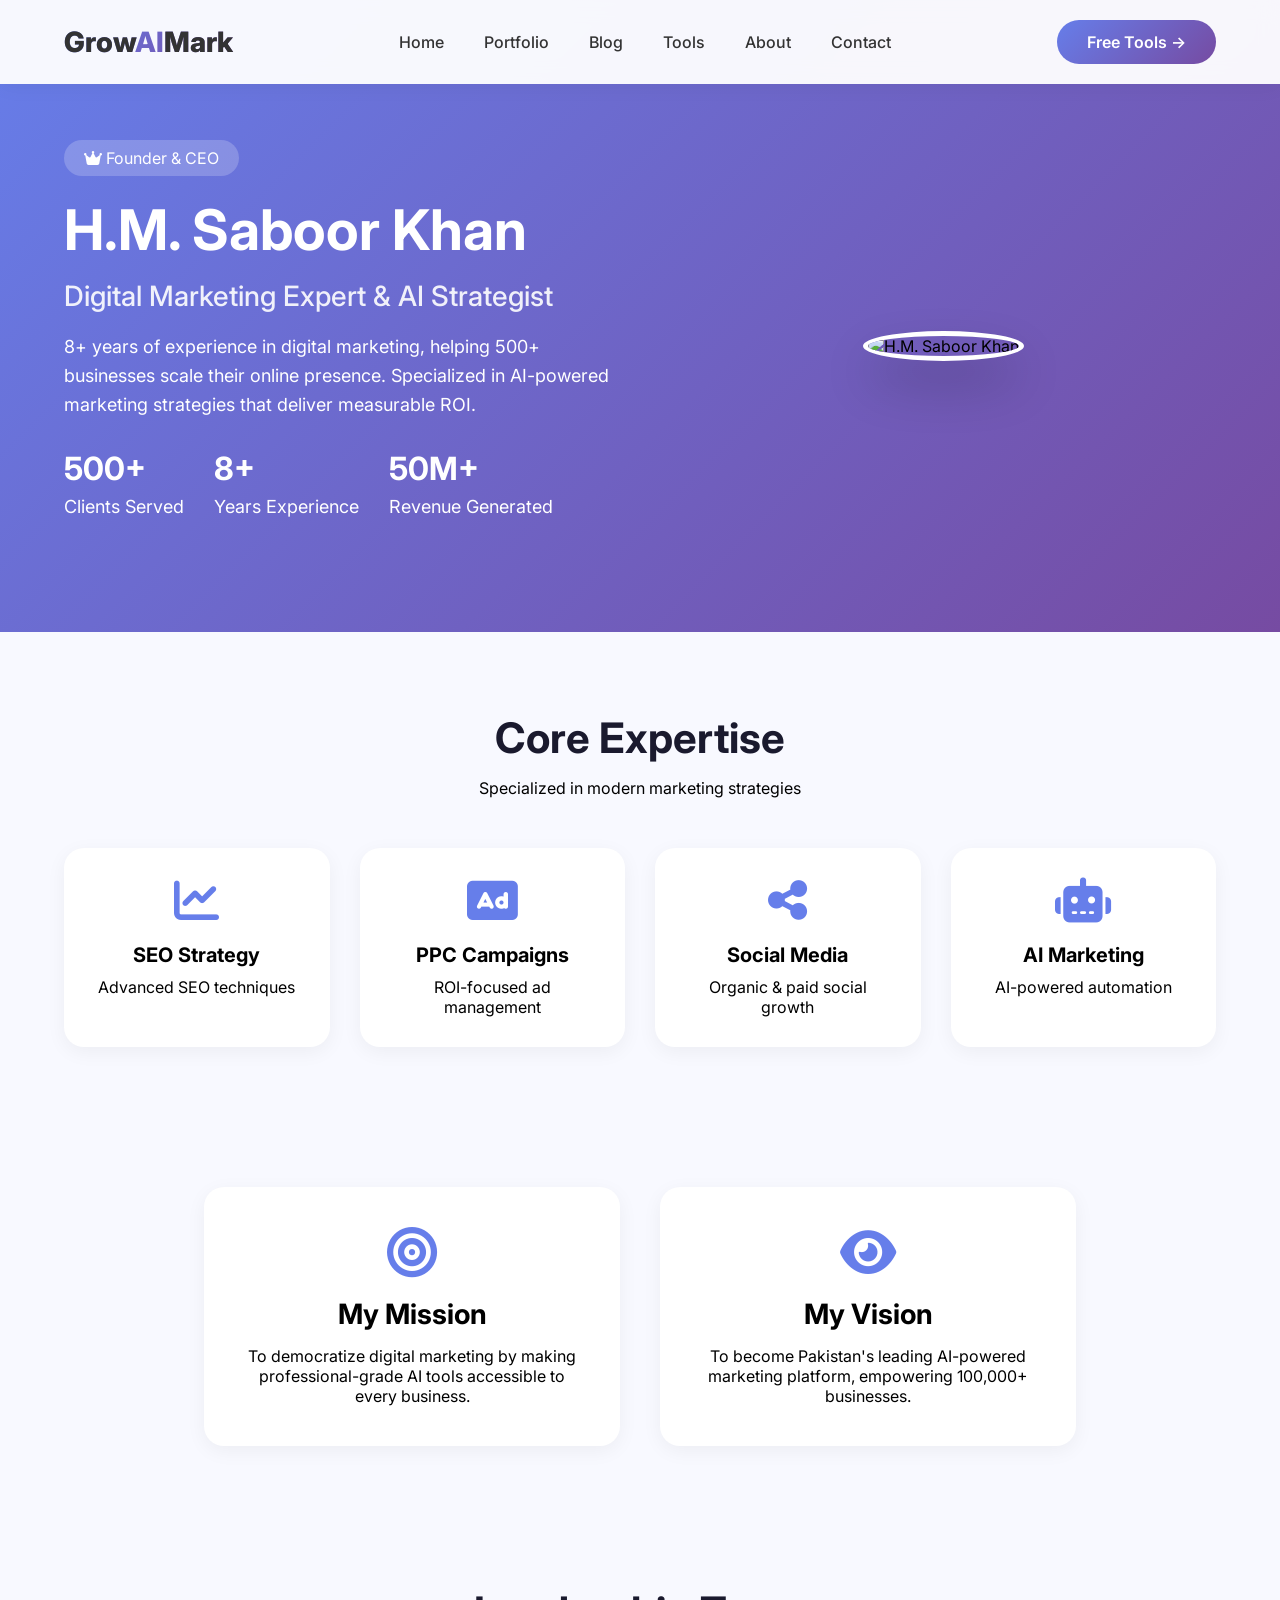
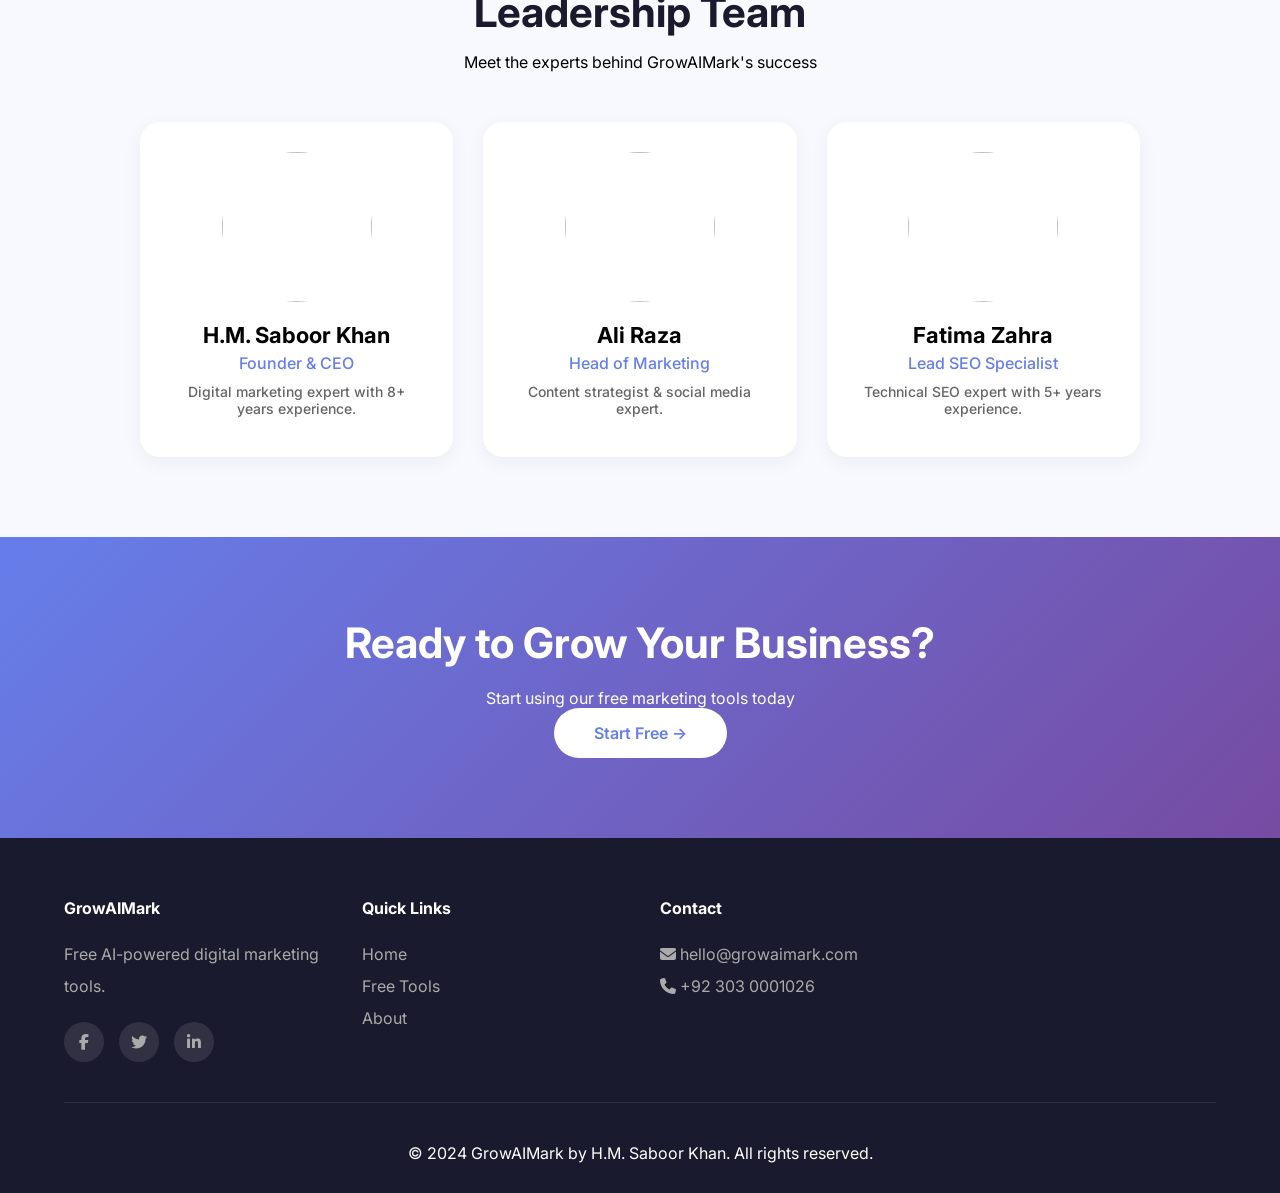
==== commit 1980ff18: "Fixed all routes: about, dashboard, and navigation links" ====
--- a/templates/about.html
+++ b/templates/about.html
@@ -79,9 +79,11 @@
         <a href="/" class="logo"><span>Grow</span>AI<span>Mark</span></a>
         <ul class="nav-links">
             <li><a href="/">Home</a></li>
+            <li><a href="/portfolio">Portfolio</a></li>
+            <li><a href="/blog">Blog</a></li>
             <li><a href="/dashboard">Tools</a></li>
-            <li><a href="/about" class="active">About</a></li>
-            <li><a href="/#contact">Contact</a></li>
+            <li><a href="/about">About</a></li>
+            <li><a href="#contact">Contact</a></li>
         </ul>
         <a href="/dashboard" class="btn-primary">Free Tools →</a>
         <div class="mobile-menu"><i class="fas fa-bars"></i></div>
